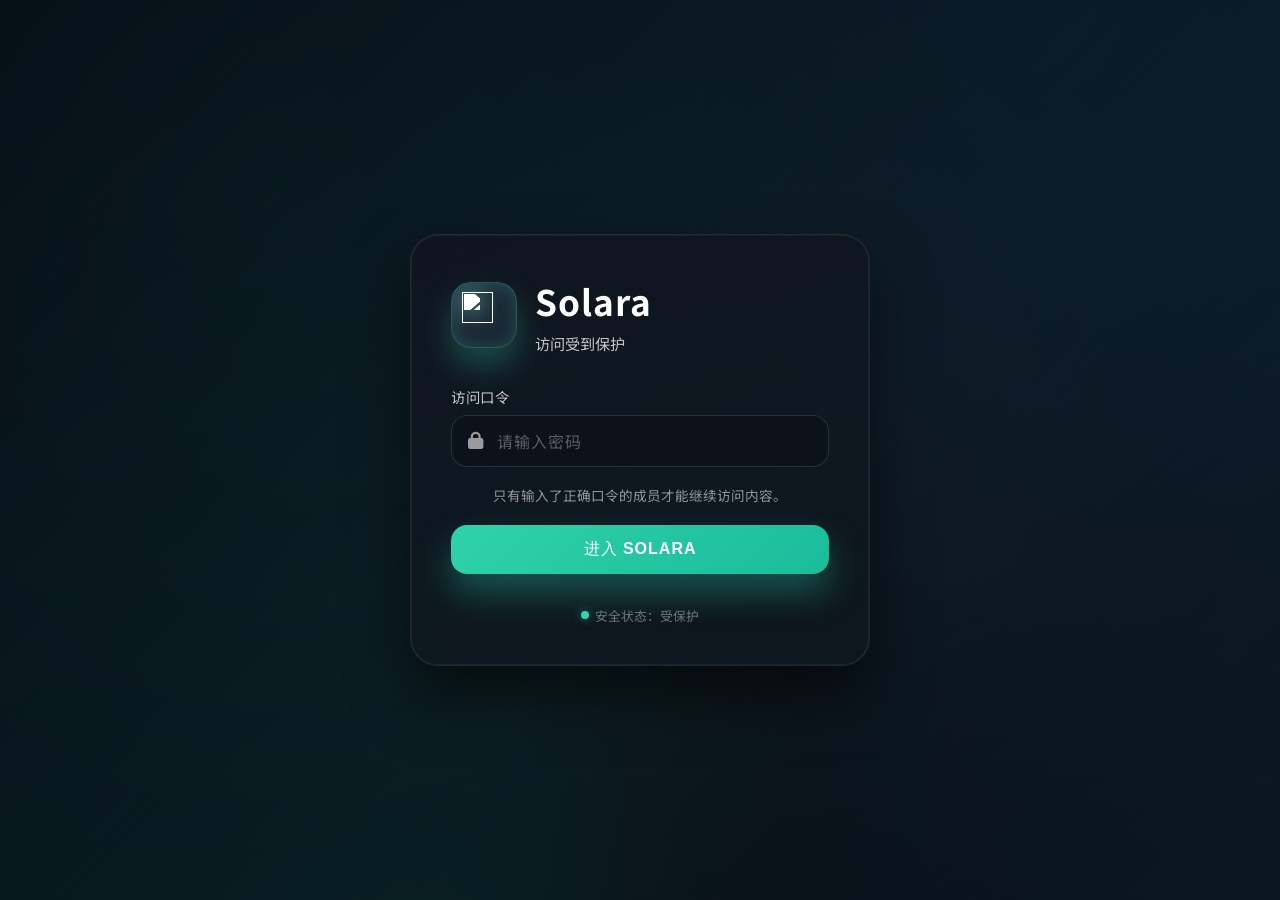
==== login.html @ 36419515 "feat(ui): improve accessibility, motion safety, and form ergonomics - Add global :focus-visible focu" ====
<!DOCTYPE html>
<html lang="zh-CN" class="login-page-root">
<head>
  <meta charset="UTF-8">
  <meta name="viewport" content="width=device-width, initial-scale=1.0, viewport-fit=cover">
  <title>登录 - Solara</title>
  <link rel="icon" type="image/svg+xml" href="/favicon.svg">
  <link rel="icon" type="image/png" sizes="32x32" href="/favicon.png">
  <link rel="apple-touch-icon" sizes="180x180" href="/favicon.png">
  <link rel="preconnect" href="https://fonts.googleapis.com">
  <link rel="preconnect" href="https://fonts.gstatic.com" crossorigin>
  <link href="https://fonts.googleapis.com/css2?family=Noto+Sans+SC:wght@300;400;500;700&display=swap" rel="stylesheet"
    media="print" onload="this.media='all'">
  <noscript>
    <link href="https://fonts.googleapis.com/css2?family=Noto+Sans+SC:wght@300;400;500;700&display=swap" rel="stylesheet">
  </noscript>
  <link rel="stylesheet" href="https://cdnjs.cloudflare.com/ajax/libs/font-awesome/6.5.2/css/all.min.css" media="print" onload="this.media='all'">
  <noscript>
    <link rel="stylesheet" href="https://cdnjs.cloudflare.com/ajax/libs/font-awesome/6.5.2/css/all.min.css">
  </noscript>
  <link rel="stylesheet" href="css/style.css">
  <script src="js/i18n.js"></script>
  <script>
    (function () {
      const ua = navigator.userAgent || "";
      const isMobileUA = /android|iphone|ipad|ipod|mobile|blackberry|phone|opera mini|windows phone/i.test(ua);
      const isSmallScreen = typeof window.matchMedia === "function" && window.matchMedia("(max-width: 820px)").matches;
      const isMobile = isMobileUA || isSmallScreen;
      window.__SOLARA_IS_MOBILE = isMobile;
      if (!isMobile) {
        document.documentElement.classList.add("desktop-view");
        const desktopLink = document.createElement("link");
        desktopLink.rel = "stylesheet";
        desktopLink.href = "css/desktop.css";
        desktopLink.id = "desktopStylesheet";
        document.head.appendChild(desktopLink);
        return;
      }
      document.documentElement.classList.add("mobile-view");
      const link = document.createElement("link");
      link.rel = "stylesheet";
      link.href = "css/mobile.css";
      link.id = "mobileStylesheet";
      document.head.appendChild(link);
      const setViewportUnit = () => {
        const viewportHeight = window.visualViewport ? window.visualViewport.height : window.innerHeight;
        if (typeof viewportHeight === "number" && !Number.isNaN(viewportHeight)) {
          document.documentElement.style.setProperty("--mobile-vh", `${viewportHeight}px`);
        }
      };
      const updateLoginLayout = () => {
        const body = document.body;
        const viewport = window.visualViewport;
        const rawWidth = viewport ? viewport.width : window.innerWidth;
        const hasNumericWidth = typeof rawWidth === "number" && !Number.isNaN(rawWidth);
        const fallbackWidth = window.innerWidth || document.documentElement.clientWidth || 0;
        const width = hasNumericWidth ? rawWidth : fallbackWidth;
        const orientationQuery = typeof window.matchMedia === "function" ? window.matchMedia("(orientation: portrait)") : null;
        const isPortrait = orientationQuery ? orientationQuery.matches : window.innerHeight >= window.innerWidth;
        const isNarrow = width <= 820;
        if (body) {
          body.classList.toggle("portrait-mobile", Boolean(isPortrait && isNarrow));
        }
        let scale = 1;
        if (width) {
          if (isPortrait && width < 430) {
            scale = Math.min(1, Math.max(0.8, width / 430));
          } else if (!isPortrait && width < 540) {
            scale = Math.min(1, Math.max(0.85, width / 540));
          }
        }
        document.documentElement.style.setProperty("--login-scale", scale.toFixed(4));
      };
      const handleLayoutChange = () => {
        setViewportUnit();
        updateLoginLayout();
      };
      const applyBodyClass = () => {
        if (document.body) {
          document.body.classList.add("mobile-view");
        }
        handleLayoutChange();
      };
      if (document.readyState === "loading") {
        document.addEventListener("DOMContentLoaded", applyBodyClass, { once: true });
      } else {
        applyBodyClass();
      }
      window.addEventListener("resize", handleLayoutChange);
      window.addEventListener("orientationchange", handleLayoutChange);
      if (window.visualViewport) {
        window.visualViewport.addEventListener("resize", handleLayoutChange);
        window.visualViewport.addEventListener("scroll", handleLayoutChange);
      }
      handleLayoutChange();
    })();
  </script>
  <style>
    :root {
      --login-scale: 1;
    }

    html.login-page-root {
      min-height: var(--mobile-vh, 100dvh);
      height: auto;
    }

    html.login-page-root,
    body.login-page {
      overflow-x: hidden;
    }

    html.login-page-root.mobile-view {
      height: auto;
      overflow-y: auto;
    }

    body.login-page {
      position: relative;
      margin: 0;
      padding: clamp(16px, 4vw, 40px);
      font-family: 'Noto Sans SC', 'Segoe UI', Arial, sans-serif;
      display: flex;
      justify-content: center !important;
      align-items: center !important;
      min-height: var(--mobile-vh, 100dvh);
      color: var(--text-color);
      background: radial-gradient(circle at 20% 20%, rgba(26, 188, 156, 0.35), transparent 55%),
                  radial-gradient(circle at 80% 0%, rgba(52, 152, 219, 0.28), transparent 50%),
                  #07090f;
      overflow-x: hidden;
      overflow-y: auto;
    }

    body.login-page.mobile-view {
      position: static;
      inset: auto;
      width: auto;
      height: auto;
      min-height: var(--mobile-vh, 100dvh);
      padding: calc(env(safe-area-inset-top, 0px) + clamp(18px, 6vw, 32px))
               clamp(18px, 6vw, 32px)
               calc(env(safe-area-inset-bottom, 0px) + clamp(24px, 7vw, 36px));
      display: flex;
      flex-direction: column;
      justify-content: center;
      align-items: center;
      overflow-y: auto;
    }

    body.login-page.mobile-view.portrait-mobile {
      padding: calc(env(safe-area-inset-top, 0px) + clamp(20px, 8vw, 32px))
               clamp(18px, 7vw, 28px)
               calc(env(safe-area-inset-bottom, 0px) + clamp(26px, 9vw, 38px));
    }

    body.login-page.mobile-view .background-stage {
      display: block;
    }

    .background-stage {
      position: fixed;
      inset: 0;
      width: 100%;
      max-width: 100vw;
      box-sizing: border-box;
      overflow: hidden;
      pointer-events: none;
      z-index: -2;
    }

    .background-stage__layer {
      position: absolute;
      inset: -40% -20%;
      filter: blur(110px);
      opacity: 0.8;
      transform: rotate(5deg);
      background: conic-gradient(from 180deg,
        rgba(26, 188, 156, 0.55),
        rgba(64, 224, 208, 0.35),
        rgba(52, 152, 219, 0.4),
        rgba(17, 17, 23, 0.8));
      animation: auroraShift 18s ease-in-out infinite alternate;
    }

    .background-stage__layer::after {
      content: "";
      position: absolute;
      inset: 20% 18% 15% 25%;
      border-radius: 50%;
      background: radial-gradient(circle, rgba(255, 255, 255, 0.18), transparent 60%);
      animation: pulse 12s ease-in-out infinite;
    }

    .background-stage__overlay {
      position: absolute;
      inset: 0;
      background: linear-gradient(135deg, rgba(5, 10, 18, 0.92) 0%, rgba(8, 17, 24, 0.65) 100%);
      z-index: 1;
    }

    @keyframes auroraShift {
      0% { transform: translateY(-5%) rotate(8deg) scale(1.1); }
      50% { transform: translateY(3%) rotate(2deg) scale(1.05); }
      100% { transform: translateY(-2%) rotate(-4deg) scale(1.12); }
    }

    @keyframes pulse {
      0%, 100% { opacity: 0.45; transform: scale(1); }
      50% { opacity: 0.8; transform: scale(1.1); }
    }

    .login-shell {
      position: relative;
      width: min(460px, 100%);
      z-index: 2;
      display: flex;
      align-items: center;
      justify-content: center;
      margin-inline: auto;
      min-height: calc(var(--mobile-vh, 100dvh) - env(safe-area-inset-top, 0px) - env(safe-area-inset-bottom, 0px));
    }

    html.desktop-view .login-shell {
      min-height: auto;
    }

    body.login-page.mobile-view .login-shell {
      width: 100%;
      max-width: 440px;
      padding: 0;
      min-height: auto;
      flex: 1 1 auto;
    }

    body.login-page.mobile-view.portrait-mobile .login-shell {
      min-height: auto;
    }

    .login-container {
      background: linear-gradient(160deg, rgba(17, 21, 32, 0.9) 0%, rgba(14, 24, 29, 0.78) 100%);
      border-radius: 28px;
      padding: clamp(28px, 5vw, 40px);
      border: 1px solid rgba(255, 255, 255, 0.08);
      box-shadow:
        0 30px 60px rgba(0, 0, 0, 0.55),
        inset 0 0 0 1px rgba(255, 255, 255, 0.05);
      display: flex;
      flex-direction: column;
      gap: clamp(20px, 4vw, 32px);
      backdrop-filter: blur(18px);
      -webkit-backdrop-filter: blur(18px);
      color: #f2f6f9;
      width: 100%;
      box-sizing: border-box;
      transform: scale(var(--login-scale));
      transform-origin: center;
      transition: transform 0.25s ease;
      will-change: transform;
      margin-inline: auto;
    }

    body.login-page.mobile-view.portrait-mobile .login-container {
      justify-content: center;
    }

    .login-header {
      display: flex;
      align-items: center;
      gap: 18px;
    }

    .logo-circle {
      width: 64px;
      height: 64px;
      border-radius: 20px;
      background: linear-gradient(145deg, rgba(34, 48, 63, 0.85), rgba(22, 36, 48, 0.95));
      border: 1px solid rgba(82, 233, 210, 0.25);
      display: flex;
      align-items: center;
      justify-content: center;
      box-shadow:
        0 18px 32px rgba(51, 211, 175, 0.28),
        inset 0 0 18px rgba(82, 233, 210, 0.22);
      overflow: hidden;
    }

    .logo-circle img {
      width: 70%;
      height: 70%;
      object-fit: contain;
      filter: brightness(0) invert(1) drop-shadow(0 0 10px rgba(146, 255, 236, 0.6));
    }

    .title-group {
      display: flex;
      flex-direction: column;
      gap: 6px;
    }

    .login-title {
      font-size: clamp(1.9rem, 3vw, 2.2rem);
      font-weight: 700;
      margin: 0;
      letter-spacing: 1px;
      color: #ffffff;
    }

    .login-desc {
      margin: 0;
      color: rgba(255, 255, 255, 0.75);
      font-size: 0.95rem;
    }

    .login-form {
      display: flex;
      flex-direction: column;
      gap: 18px;
    }

    .field {
      display: flex;
      flex-direction: column;
      gap: 8px;
    }

    .field-label {
      font-size: 0.9rem;
      letter-spacing: 0.5px;
      color: rgba(255, 255, 255, 0.76);
    }

    .input-wrapper {
      position: relative;
      display: flex;
      align-items: center;
      background: rgba(12, 18, 24, 0.75);
      border: 1px solid rgba(255, 255, 255, 0.12);
      border-radius: 16px;
      padding: 12px 16px;
      transition: border-color 0.3s ease, box-shadow 0.3s ease;
    }

    .input-wrapper:focus-within {
      border-color: rgba(51, 211, 175, 0.8);
      box-shadow: 0 0 0 3px rgba(51, 211, 175, 0.18);
    }

    .input-wrapper i {
      color: rgba(255, 255, 255, 0.58);
      font-size: 1.1rem;
      margin-right: 12px;
    }

    .login-form input {
      flex: 1;
      background: transparent;
      border: none;
      outline: none;
      color: #ffffff;
      font-size: 1rem;
      font-family: inherit;
      letter-spacing: 1px;
    }

    .login-form input::placeholder {
      color: rgba(255, 255, 255, 0.45);
    }

    .login-hint {
      margin: 0;
      font-size: 0.85rem;
      color: rgba(255, 255, 255, 0.55);
      line-height: 1.6;
      text-align: center;
    }

    .login-form button {
      padding: 14px 18px;
      border: none;
      border-radius: 16px;
      background: linear-gradient(135deg, #2fd2a8, #1abc9c);
      color: #ffffff;
      font-size: 1rem;
      font-weight: 600;
      letter-spacing: 1px;
      text-transform: uppercase;
      cursor: pointer;
      transition: transform var(--transition-base, 220ms ease), box-shadow var(--transition-base, 220ms ease), background 0.3s ease;
      box-shadow: 0 18px 35px rgba(42, 201, 165, 0.35);
      min-height: 48px;
    }

    .login-form button:hover {
      transform: translateY(-2px);
      box-shadow: 0 22px 40px rgba(42, 201, 165, 0.45);
    }

    .login-form button:active {
      transform: translateY(0) scale(0.98);
      box-shadow: 0 14px 28px rgba(42, 201, 165, 0.35);
    }

    .login-form button:focus-visible {
      outline: none;
      box-shadow: 0 0 0 4px rgba(51, 211, 175, 0.45), 0 18px 35px rgba(42, 201, 165, 0.35);
    }

    @media (prefers-reduced-motion: reduce) {
      .background-stage__layer,
      .background-stage__layer::after {
        animation: none;
      }
      .login-form button:hover {
        transform: none;
      }
    }

    .login-footer {
      display: flex;
      justify-content: center;
      align-items: center;
      font-size: 0.8rem;
      color: rgba(255, 255, 255, 0.4);
      text-align: center;
    }

    .login-footer .status-dot {
      display: inline-flex;
      width: 8px;
      height: 8px;
      border-radius: 50%;
      background: #33d3af;
      box-shadow: 0 0 10px rgba(51, 211, 175, 0.5);
    }

    .login-footer .status-message {
      display: inline-flex;
      align-items: center;
      gap: 6px;
    }

    @media (max-width: 768px) {
      body.login-page {
        padding: clamp(16px, 4vw, 24px);
      }

      .login-container {
        border-radius: 22px;
        padding: clamp(24px, 6vw, 32px);
        gap: 22px;
      }

      .login-header {
        gap: 14px;
      }

      .logo-circle {
        width: 56px;
        height: 56px;
      }

      .login-footer {
        flex-direction: column;
        align-items: center;
        gap: 8px;
      }
    }

    @media (max-width: 480px) {
      body.login-page {
        padding: clamp(16px, 7vw, 24px);
      }

      body.login-page.mobile-view {
        padding: calc(env(safe-area-inset-top, 0px) + clamp(16px, 7vw, 24px))
                 clamp(16px, 7vw, 24px)
                 calc(env(safe-area-inset-bottom, 0px) + clamp(22px, 8vw, 30px));
      }

      body.login-page .login-shell {
        width: 100%;
        max-width: 420px;
      }

      body.login-page .login-container {
        padding: clamp(24px, 7vw, 32px);
      }

      .login-footer {
        flex-direction: column;
        align-items: center;
        gap: 10px;
      }
    }
  </style>
</head>
<body class="login-page">
  <div class="background-stage">
    <div class="background-stage__layer"></div>
    <div class="background-stage__overlay"></div>
  </div>
  <main class="login-shell">
    <section class="login-container">
      <header class="login-header">
        <div class="logo-circle" aria-hidden="true">
          <img src="/favicon.svg" alt="">
        </div>
        <div class="title-group">
          <h1 class="login-title">Solara</h1>
          <p class="login-desc">访问受到保护</p>
        </div>
      </header>
      <form class="login-form" id="login-form">
        <div class="field">
          <label for="password" class="field-label">访问口令</label>
          <div class="input-wrapper">
            <i class="fa-solid fa-lock" aria-hidden="true"></i>
            <input type="password" id="password" placeholder="请输入密码"
              autocomplete="current-password" autocapitalize="off" autocorrect="off"
              spellcheck="false" inputmode="text" required
              aria-describedby="login-hint"
              oninput="this.value = this.value.replace(/[^\x00-\x7F]/g, '')">
          </div>
        </div>
        <p class="login-hint" id="login-hint">只有输入了正确口令的成员才能继续访问内容。</p>
        <button type="submit">进入 Solara</button>
      </form>
      <footer class="login-footer" aria-live="polite">
        <span class="status-message"><span class="status-dot" aria-hidden="true"></span>安全状态：受保护</span>
      </footer>
    </section>
  </main>
  <div id="notification" class="notification" role="status" aria-live="polite"></div>
  <script>
    (function () {
      const storedExpiry = localStorage.getItem("authExpiry");
      if (storedExpiry) {
        localStorage.removeItem("authExpiry");
      }
    })();
    const notification = document.getElementById("notification");
    let notificationTimer;
    const showNotification = (message, type = "success") => {
      if (!notification) {
        if (typeof window.alert === "function") {
          window.alert(message);
        }
        return;
      }
      notification.textContent = message;
      notification.className = `notification ${type}`;
      notification.classList.add("show");
      if (notificationTimer) {
        clearTimeout(notificationTimer);
      }
      notificationTimer = window.setTimeout(() => {
        notification.classList.remove("show");
      }, 3000);
    };
    document.getElementById("login-form")?.addEventListener("submit", async (event) => {
      event.preventDefault();
      const pwdInput = document.getElementById("password");
      const password = pwdInput instanceof HTMLInputElement ? pwdInput.value : "";
      try {
        const response = await fetch("/api/login", {
          method: "POST",
          headers: { "Content-Type": "application/json" },
          credentials: "include",
          body: JSON.stringify({ password }),
        });
        if (response.ok) {
          window.location.href = "/";
          return;
        }
        showNotification("密码错误，请重试", "error");
      } catch (error) {
        console.error(error);
        showNotification("登录出错，请稍后再试", "error");
      }
    });
  </script>
</body>
</html>
---- css/style.css ----
:root {
    --font-main: 'Noto Sans SC', 'Segoe UI', Arial, sans-serif;
    --bg-gradient: linear-gradient(140deg, #e0f5e9 0%, #c6f0e0 35%, #a3e4d7 100%);
    --bg-gradient-next: var(--bg-gradient);
    --container-bg: rgba(255, 255, 255, 0.6);
    --container-shadow: rgba(0, 0, 0, 0.1);
    --backdrop-blur: 12px;
    --text-color: #2c3e50;
    --text-secondary-color: #7f8c8d;
    --primary-color: #1abc9c;
    --primary-color-dark: #12836d;
    --warning-color: #e74c3c;
    --success-color: #2ecc71;
    --success-color-hover: #27ae60;
    --item-hover-bg: rgba(26, 188, 156, 0.1);
    --item-current-bg: rgba(26, 188, 156, 0.2);
    --item-current-text: var(--primary-color);
    --border-color: rgba(0, 0, 0, 0.1);
    --lyrics-highlight-bg: rgba(46, 204, 113, 0.12);
    --lyrics-highlight-text: #1e9f78;
    --lyrics-highlight-shadow: rgba(46, 204, 113, 0.18);
    --component-bg: rgba(255, 255, 255, 0.5);
    --scrollbar-thumb-bg: rgba(0, 0, 0, 0.2);
    --scrollbar-track-bg: transparent;
    --focus-ring: 0 0 0 3px rgba(26, 188, 156, 0.35);
    --focus-ring-danger: 0 0 0 3px rgba(231, 76, 60, 0.35);
    --transition-fast: 150ms ease;
    --transition-base: 220ms ease;
    --transition-slow: 320ms ease;
    --skeleton-bg: rgba(0, 0, 0, 0.06);
    --skeleton-shimmer: rgba(255, 255, 255, 0.5);
}

.dark-mode {
    --bg-gradient: linear-gradient(135deg, #0b1d1b 0%, #0f2f2c 45%, #123c36 100%);
    --container-bg: rgba(30, 30, 30, 0.6);
    --container-shadow: rgba(0, 0, 0, 0.3);
    --text-color: #ecf0f1;
    --text-secondary-color: #95a5a6;
    --primary-color: #1abc9c;
    --primary-color-dark: #17a589;
    --item-hover-bg: rgba(26, 188, 156, 0.1);
    --item-current-bg: rgba(26, 188, 156, 0.2);
    --border-color: rgba(255, 255, 255, 0.15);
    --lyrics-highlight-bg: rgba(26, 188, 156, 0.12);
    --lyrics-highlight-text: #34d1b6;
    --component-bg: rgba(44, 44, 44, 0.5);
    --scrollbar-thumb-bg: rgba(255, 255, 255, 0.2);
    --success-color-hover: #1f8a4f;
    --skeleton-bg: rgba(255, 255, 255, 0.08);
    --skeleton-shimmer: rgba(255, 255, 255, 0.18);
}

.dark-mode .source-menu {
    background: rgba(44, 44, 44, 0.95);
    border-color: var(--primary-color);
}

.dark-mode .source-option {
    color: #ecf0f1;
}

.dark-mode .source-option:hover,
.dark-mode .source-option.active {
    color: #ffffff;
}

::-webkit-scrollbar { width: 6px; }
::-webkit-scrollbar-track { background: var(--scrollbar-track-bg); }
::-webkit-scrollbar-thumb { background: var(--scrollbar-thumb-bg); border-radius: 3px; }
::-webkit-scrollbar-thumb:hover { background: var(--primary-color); }

::selection {
    background: rgba(26, 188, 156, 0.32);
    color: inherit;
}

::placeholder {
    color: var(--text-secondary-color);
    opacity: 0.7;
}

:root {
    color-scheme: light dark;
    text-rendering: optimizeLegibility;
    -webkit-tap-highlight-color: transparent;
}

:focus-visible {
    outline: none;
    box-shadow: var(--focus-ring);
    border-radius: inherit;
}

button:focus-visible,
a:focus-visible,
input:focus-visible,
select:focus-visible,
[role="button"]:focus-visible,
[tabindex]:focus-visible {
    box-shadow: var(--focus-ring);
}

button:not(:disabled) {
    cursor: pointer;
}

@media (prefers-reduced-motion: reduce) {
    *,
    *::before,
    *::after {
        animation-duration: 0.01ms !important;
        animation-iteration-count: 1 !important;
        transition-duration: 0.01ms !important;
        scroll-behavior: auto !important;
    }
}

.sr-only {
    position: absolute;
    width: 1px;
    height: 1px;
    padding: 0;
    margin: -1px;
    overflow: hidden;
    clip: rect(0, 0, 0, 0);
    white-space: nowrap;
    border: 0;
}

@keyframes skeleton-shimmer {
    0% { background-position: -200% 0; }
    100% { background-position: 200% 0; }
}

.skeleton {
    background: linear-gradient(
        90deg,
        var(--skeleton-bg) 25%,
        var(--skeleton-shimmer) 50%,
        var(--skeleton-bg) 75%
    );
    background-size: 200% 100%;
    animation: skeleton-shimmer 1.4s ease-in-out infinite;
    border-radius: 8px;
}

@media (prefers-reduced-motion: reduce) {
    .skeleton {
        animation: none;
        background: var(--skeleton-bg);
    }
}

body {
    font-family: var(--font-main);
    display: flex;
    justify-content: center;
    align-items: center;
    min-height: 100dvh;
    margin: 0;
    padding: 20px;
    box-sizing: border-box;
    color: var(--text-color);
    transition: color 0.5s;
    background-color: #0f0f0f;
    font-synthesis: none;
}

img, video, audio {
    max-width: 100%;
    height: auto;
}

audio:not([controls]) {
    display: none;
}

.background-stage {
    position: fixed;
    inset: 0;
    width: 100%;
    max-width: 100vw;
    box-sizing: border-box;
    pointer-events: none;
    z-index: -2;
    overflow: hidden;
}

.background-stage__layer {
    position: absolute;
    inset: 0;
    background-attachment: fixed;
    background-size: cover;
    background-position: center;
    filter: saturate(105%);
}

.background-stage__layer--base {
    background-image: var(--bg-gradient);
}

.background-stage__layer--transition {
    background-image: var(--bg-gradient-next);
    opacity: 0;
    transition: opacity 0.85s ease;
}

body.background-transitioning .background-stage__layer--transition {
    opacity: 1;
}

/* 16:9 容器布局 */
.container {
    width: min(1200px, 100%);
    margin: 0 auto;
    background: var(--container-bg);
    border-radius: 24px;
    padding: 30px;
    box-shadow: 0 20px 60px rgba(0,0,0,0.1);
    border: 1px solid var(--border-color);
    aspect-ratio: 16/9;
    height: 80vh;
    max-height: 700px;
    display: grid;
    grid-template-areas:
        "header header header"
        "search search search"
        "cover playlist lyrics"
        "controls controls controls";
    grid-template-rows: auto auto 1fr 80px;
    grid-template-columns: 300px 1fr 1fr;
    gap: 20px;
    transition: background 0.5s, box-shadow 0.5s;
    overflow: visible;
    position: relative;
}

/* 搜索模式下的容器布局 */
.container.search-mode {
    grid-template-areas: 
        "header header header"
        "search search search"
        "search search search"
        "controls controls controls";
}

.header { 
    grid-area: header;
    text-align: center; 
    position: relative; 
}
.header h1 { 
    margin: 0; 
    font-size: 2.2em; 
    font-weight: 700; 
    color: var(--primary-color); 
    letter-spacing: 1px; 
}
.header .warning { 
    color: var(--text-secondary-color); 
    font-size: 0.9em; 
    margin-top: 10px; 
    font-style: italic; 
}

/* 搜索区域样式 - 增强动效 */
.search-area {
    grid-area: search;
    background: var(--component-bg);
    border-radius: 16px;
    padding: 20px;
    border: 1px solid var(--border-color);
    position: relative;
    transition: all 0.5s cubic-bezier(0.4, 0, 0.2, 1);
    z-index: 10;
    overflow: visible;
    display: flex;
    flex-direction: column;
}

.search-area *,
.search-area *::before,
.search-area *::after {
    box-sizing: border-box;
}

/* 搜索模式下的搜索区域 */
.container.search-mode .search-area {
    background: var(--component-bg);
    backdrop-filter: blur(20px);
    -webkit-backdrop-filter: blur(20px);
    box-shadow: 0 10px 40px rgba(0,0,0,0.2);
    border: 2px solid var(--primary-color);
}

.search-container {
    display: flex;
    gap: 10px;
    align-items: center;
    margin-bottom: 15px;
    flex-shrink: 0;
}

.search-input {
    flex: 1;
    padding: 12px 16px;
    border: 2px solid var(--border-color);
    border-radius: 12px;
    background: var(--component-bg);
    color: var(--text-color);
    font-size: 16px;
    font-family: inherit;
    outline: none;
    transition: all 0.3s ease;
}

.search-input:focus {
    border-color: var(--primary-color);
    box-shadow: 0 0 0 3px rgba(26, 188, 156, 0.12);
}

.source-select-wrapper {
    position: relative;
    flex-shrink: 0;
}

.source-select-btn {
    display: flex;
    align-items: center;
    justify-content: space-between;
    gap: 8px;
    padding: 12px 18px;
    border: 1px solid var(--border-color);
    border-radius: 12px;
    background: var(--component-bg);
    color: var(--text-color);
    font-size: 16px;
    font-family: inherit;
    font-weight: 500;
    cursor: pointer;
    transition: all 0.25s ease;
    min-width: 150px;
    position: relative;
    box-shadow: none;
}

.source-select-btn:hover,
.source-select-btn.active {
    border-color: var(--primary-color);
    color: var(--primary-color);
    box-shadow: 0 10px 24px rgba(26, 188, 156, 0.2);
    background: var(--component-bg);
}

.source-select-btn:focus-visible {
    outline: none;
    box-shadow: 0 0 0 3px rgba(26, 188, 156, 0.18);
}

.source-select-btn .caret-icon {
    font-size: 0.8em;
    transition: transform 0.25s ease;
}

.source-select-btn.active .caret-icon {
    transform: rotate(-180deg);
}

.source-menu {
    position: absolute;
    top: calc(100% + 10px);
    left: 0;
    right: auto;
    bottom: auto;
    background: rgba(255, 255, 255, 0.95);
    border-radius: 12px;
    box-shadow: 0 12px 30px rgba(0,0,0,0.18);
    border: 1px solid var(--border-color);
    box-sizing: border-box;
    min-width: 100%;
    max-height: 320px;
    overflow-y: auto;
    overflow-x: hidden;
    opacity: 0;
    visibility: hidden;
    transform: translateY(-10px);
    transition: opacity 0.18s ease, transform 0.18s ease;
    backdrop-filter: blur(12px);
    -webkit-backdrop-filter: blur(12px);
    z-index: 100000;
    pointer-events: none;
}

.source-menu.show {
    opacity: 1;
    visibility: visible;
    transform: translateY(0);
    pointer-events: auto;
}

.source-menu.open-upwards {
    top: auto;
    bottom: calc(100% + 10px);
    transform-origin: bottom center;
}

.source-menu.open-downwards {
    top: calc(100% + 10px);
    bottom: auto;
    transform-origin: top center;
}

.source-option {
    display: flex;
    align-items: center;
    justify-content: space-between;
    gap: 12px;
    padding: 12px 16px;
    font-size: 0.95em;
    color: var(--text-color);
    cursor: pointer;
    transition: all 0.2s ease;
    background: transparent;
}

.source-option:hover,
.source-option.active {
    background: var(--primary-color);
    color: #ffffff;
}

.source-option i {
    font-size: 0.85em;
    opacity: 0.6;
}

.source-option.active i {
    opacity: 1;
}

.search-btn {
    background: var(--primary-color);
    color: white;
    border: none;
    border-radius: 12px;
    padding: 12px 20px;
    cursor: pointer;
    font-size: 16px;
    transition: all 0.2s ease;
    display: flex;
    align-items: center;
    gap: 8px;
}

.search-btn:hover {
    background: var(--primary-color-dark);
    transform: translateY(-1px);
}

.search-btn:disabled {
    background: var(--text-secondary-color);
    cursor: not-allowed;
    transform: none;
}

/* 搜索结果区域 - 增强动效 */
.search-results {
    max-height: 0;
    overflow: hidden;
    border-top: 1px solid var(--border-color);
    margin-top: 15px;
    margin-left: -20px;
    margin-right: -20px;
    margin-bottom: -20px;
    padding-top: 0;
    padding-left: 20px;
    padding-right: 20px;
    position: relative;
    z-index: 1;
    transition: all 0.5s cubic-bezier(0.4, 0, 0.2, 1);
    opacity: 0;
    border-radius: 0 0 14px 14px;
    flex: 1;
    min-height: 0;
    display: flex;
    flex-direction: column;
    gap: 12px;
}

.search-results-toolbar {
    display: flex !important;
    justify-content: flex-end;
    align-items: center;
    gap: 8px;
    padding-top: 12px;
    padding-bottom: 12px;
    position: sticky;
    top: 0;
    z-index: 2;
    background: none;
}

.import-dropdown {
    position: relative;
    display: inline-flex;
    align-items: stretch;
    z-index: 20000;
}

.import-selected-btn {
    display: inline-flex;
    flex-direction: row;
    align-items: center;
    gap: 6px;
    writing-mode: horizontal-tb;
    white-space: nowrap;
}

.import-dropdown-caret {
    font-size: 12px;
}

.import-dropdown-menu {
    position: absolute;
    top: calc(100% + 4px);
    right: 0;
    background: rgba(255, 255, 255, 0.98);
    border: 1px solid var(--border-color);
    border-radius: 8px;
    box-shadow: 0 8px 24px rgba(0, 0, 0, 0.18);
    padding: 6px 0;
    min-width: 160px;
    z-index: 20000;
    pointer-events: auto;
}

.dark-mode .import-dropdown-menu {
    background: rgba(28, 28, 28, 0.98);
    border-color: rgba(255, 255, 255, 0.12);
    box-shadow: 0 10px 28px rgba(0, 0, 0, 0.45);
}

.import-dropdown-menu[hidden] {
    display: none;
}

.import-dropdown-item {
    width: 100%;
    padding: 8px 14px;
    background: transparent;
    border: none;
    text-align: left;
    font-size: 14px;
    color: var(--text-primary-color);
    cursor: pointer;
    transition: background-color 0.2s ease;
}

.import-dropdown-item:hover {
    background: var(--item-hover-bg);
}

.search-results-list {
    display: flex;
    flex-direction: column;
    flex: 1;
    min-height: 0;
}

/* 搜索模式下的搜索结果 */
.container.search-mode .search-results {
    max-height: none;
    height: 100%;
    padding-top: 15px;
    padding-bottom: 20px;
    opacity: 1;
    overflow-y: auto;
    overflow-x: hidden;
}

.search-result-item {
    display: flex;
    justify-content: space-between;
    align-items: center;
    padding: 12px 16px;
    border-radius: 12px;
    cursor: pointer;
    transition: background-color var(--transition-base),
                border-color var(--transition-base),
                transform var(--transition-fast),
                box-shadow var(--transition-base);
    margin-bottom: 8px;
    background: rgba(255, 255, 255, 0.3);
    backdrop-filter: blur(10px);
    -webkit-backdrop-filter: blur(10px);
    border: 1px solid rgba(255, 255, 255, 0.2);
    transform: translateY(20px);
    opacity: 0;
    animation: slideInUp 0.4s ease forwards;
    gap: 14px;
    min-height: 56px;
}

.search-result-item:active:not(.selected) {
    transform: translateY(0) scale(0.98);
    background: var(--item-current-bg);
    transition-duration: var(--transition-fast);
}

.search-result-item:nth-child(1) { animation-delay: 0.1s; }
.search-result-item:nth-child(2) { animation-delay: 0.15s; }
.search-result-item:nth-child(3) { animation-delay: 0.2s; }
.search-result-item:nth-child(4) { animation-delay: 0.25s; }
.search-result-item:nth-child(5) { animation-delay: 0.3s; }

@keyframes slideInUp {
    to {
        transform: translateY(0);
        opacity: 1;
    }
}

.search-result-item:hover:not(.selected) {
    background: var(--item-hover-bg);
    transform: translateY(-2px);
    box-shadow: 0 8px 25px rgba(0,0,0,0.15);
}

.search-result-item.selected {
    background: var(--item-current-bg);
    border-color: var(--primary-color);
    box-shadow: 0 12px 28px rgba(26, 188, 156, 0.25);
    transform: translateY(0);
}

.search-result-item.selected .search-result-title {
    color: var(--primary-color);
}

.search-result-item.selected .search-result-select {
    border-color: var(--primary-color);
    background: var(--primary-color);
    color: #ffffff;
    box-shadow: 0 6px 16px rgba(26, 188, 156, 0.35);
}

.search-result-item.selected .search-result-select i {
    opacity: 1;
    transform: scale(1);
}

.search-result-select {
    width: 26px;
    height: 26px;
    border-radius: 50%;
    border: 1px solid rgba(255, 255, 255, 0.4);
    background: rgba(255, 255, 255, 0.65);
    color: transparent;
    display: inline-flex;
    align-items: center;
    justify-content: center;
    flex-shrink: 0;
    transition: all 0.2s ease;
    cursor: pointer;
    box-shadow: 0 4px 12px rgba(0, 0, 0, 0.08);
}

.search-result-select i {
    opacity: 0;
    transform: scale(0.6);
    transition: all 0.2s ease;
    pointer-events: none;
}

.search-result-select:focus-visible {
    outline: none;
    box-shadow: 0 0 0 3px rgba(26, 188, 156, 0.35);
}

.search-result-item .search-result-select:hover {
    border-color: var(--primary-color);
}

.search-result-info {
    flex: 1;
    min-width: 0;
}

.search-result-title {
    font-weight: 600;
    color: var(--text-color);
    white-space: nowrap;
    overflow: hidden;
    text-overflow: ellipsis;
    font-size: 15px;
    margin-bottom: 4px;
}

.search-result-artist {
    font-size: 13px;
    color: var(--text-secondary-color);
    white-space: nowrap;
    overflow: hidden;
    text-overflow: ellipsis;
}

.search-result-actions {
    display: flex;
    gap: 8px;
    margin-left: 15px;
}

.search-result-actions .action-btn {
    width: 32px;
    height: 32px;
    padding: 0;
    border-radius: 8px;
    justify-content: center;
    font-size: 14px;
    gap: 0;
    border: 1px solid rgba(255, 255, 255, 0.6);
}

.search-result-actions .action-btn i {
    margin: 0;
}

.search-result-actions .action-btn.favorite {
    background: #ff4d67;
    color: #ffffff;
    border-color: rgba(255, 77, 103, 0.65);
    box-shadow: 0 6px 16px rgba(255, 77, 103, 0.3);
}

.search-result-actions .action-btn.favorite.is-active {
    filter: brightness(1.05);
}

.search-result-actions .action-btn.favorite:hover {
    color: #ffffff;
    filter: brightness(1.05);
}

.search-result-actions .action-btn.play {
    border-color: rgba(26, 188, 156, 0.45);
}

.search-result-actions .action-btn.download {
    border-color: rgba(46, 204, 113, 0.55);
    box-shadow: 0 6px 16px rgba(46, 204, 113, 0.28);
}


.import-selected-btn {
    display: inline-flex;
    flex-direction: row;
    align-items: center;
    gap: 6px;
    writing-mode: horizontal-tb;
    white-space: nowrap;
    border: none;
    border-radius: 999px;
    padding: 8px 16px;
    background: var(--primary-color);
    color: #ffffff;
    font-size: 14px;
    font-weight: 600;
    cursor: pointer;
    transition: transform 0.2s ease, box-shadow 0.2s ease, filter 0.2s ease;
    box-shadow: 0 10px 24px rgba(26, 188, 156, 0.25);
}

.import-selected-btn:disabled {
    cursor: not-allowed;
    background: rgba(127, 140, 141, 0.5);
    box-shadow: none;
    filter: none;
}

.import-selected-btn:not(:disabled):hover,
.import-selected-btn:not(:disabled):focus-visible {
    transform: translateY(-1px);
    box-shadow: 0 14px 30px rgba(26, 188, 156, 0.32);
    filter: brightness(1.05);
}

.import-selected-btn:focus-visible {
    outline: none;
}

.import-selected-count {
    font-weight: 500;
}

.action-btn {
    background: var(--primary-color);
    color: white;
    border: none;
    border-radius: 8px;
    padding: 6px 12px;
    cursor: pointer;
    font-size: 12px;
    transition: all 0.2s ease;
    display: flex;
    align-items: center;
    gap: 6px;
    position: relative;
    z-index: 10000;
    font-weight: 500;
}

.action-btn:hover {
    background: var(--primary-color-dark);
    transform: translateY(-1px);
    box-shadow: 0 4px 12px rgba(26, 188, 156, 0.3);
}

.action-btn.download {
    background: var(--success-color);
    padding: 4px 8px;
    font-size: 10px;
}

.action-btn.download:hover {
    background: #27ae60;
    box-shadow: 0 4px 12px rgba(46, 204, 113, 0.3);
}

.search-result-actions .action-btn.download {
    padding: 0;
    font-size: 14px;
}

/* 主要内容区域 - 播放模式显示，搜索模式隐藏 */
.main-content {
    display: contents;
    transition: all 0.5s cubic-bezier(0.4, 0, 0.2, 1);
}

.container.search-mode .main-content {
    display: none;
}

/* 音乐封面区域 */
.cover-area {
    grid-area: cover;
    background: var(--component-bg);
    border-radius: 16px;
    padding: 20px;
    border: 1px solid var(--border-color);
    display: flex;
    flex-direction: column;
    align-items: center;
    justify-content: center;
    gap: 16px;
    text-align: center;
    box-sizing: border-box;
    height: 100%;
    overflow: hidden;
    transition: all 0.5s cubic-bezier(0.4, 0, 0.2, 1);
}

.album-cover {
    width: 200px;
    height: auto;
    min-height: 200px;
    flex-grow: 0;
    flex-shrink: 0;
    border-radius: 12px;
    background: linear-gradient(45deg, var(--primary-color), var(--success-color));
    display: flex;
    align-items: center;
    justify-content: center;
    margin-bottom: 15px;
    box-shadow: 0 8px 20px rgba(0,0,0,0.15);
    transition: all 0.3s ease;
    overflow: hidden;
}

.album-cover img {
    width: 100%;
    height: 100%;
    object-fit: cover;
    border-radius: 12px;
}

.album-cover.loading {
    animation: pulse 2s infinite;
}

@keyframes pulse {
    0%, 100% { opacity: 1; }
    50% { opacity: 0.7; }
}

.album-cover .placeholder {
    font-size: 48px;
    color: white;
    opacity: 0.8;
}

.current-song-info {
    width: 100%;
}

.current-song-title-row {
    display: inline-flex;
    align-items: center;
    justify-content: center;
    gap: 6px;
    width: 100%;
    margin-bottom: 5px;
}

.current-song-title-row .current-song-title {
    flex: 0 1 auto;
    max-width: calc(100% - 40px);
    min-width: 0;
    text-align: center;
    overflow: hidden;
    text-overflow: ellipsis;
    white-space: nowrap;
}

.current-song-title-row .current-favorite-btn {
    position: static;
    transform: none;
    display: inline-flex;
    align-items: center;
    justify-content: center;
    background: none;
}

.current-song-title {
    font-size: 16px;
    font-weight: 600;
    color: var(--text-color);
    white-space: nowrap;
    overflow: hidden;
    text-overflow: ellipsis;
}

.current-song-artist {
    font-size: 14px;
    color: var(--text-secondary-color);
    white-space: nowrap;
    overflow: hidden;
    text-overflow: ellipsis;
}

/* 播放列表和歌词区域 */
.playlist, .lyrics {
    background: var(--component-bg);
    border-radius: 16px;
    padding: 20px;
    border: 1px solid var(--border-color);
    height: 100%;
    min-width: 0;
    max-width: 100%;
    max-height: 100%;
    box-sizing: border-box;
    transition: all 0.5s cubic-bezier(0.4, 0, 0.2, 1);
    position: relative;
    display: flex;
    flex-direction: column;
    overflow: hidden;
}

.playlist {
    grid-area: playlist;
    background: var(--component-bg);
    border-radius: 16px;
    padding: 72px 20px 24px;
    border: 1px solid var(--border-color);
    display: flex;
    flex-direction: column;
    align-items: center;
    justify-content: center;
    position: relative;
    height: 100%;
    box-sizing: border-box;
}

html.desktop-view .playlist {
    padding-top: 72px;
}

.playlist[hidden],
.playlist.favorites[hidden] {
    display: none !important;
}


.playlist-header {
    position: absolute;
    top: 16px;
    left: 20px;
    right: 12px;
    display: flex;
    align-items: center;
    justify-content: space-between;
    gap: 16px;
    pointer-events: none;
    z-index: 5;
}

.playlist-header > * {
    pointer-events: auto;
}

.playlist-header .playlist-tabs {
    display: flex;
    align-items: center;
    gap: 8px;
    flex: 1;
    min-width: 0;
}

.playlist-actions-tray {
    pointer-events: auto;
    display: flex;
    align-items: center;
    justify-content: flex-end;
    gap: 8px;
    padding: 0;
    background: transparent;
    border: none;
    box-shadow: none;
}

body.dark-mode .playlist-actions-tray {
    background: transparent;
    border: none;
    box-shadow: none;
}

.playlist-action-btn {
    width: 40px;
    height: 40px;
    display: inline-flex;
    align-items: center;
    justify-content: center;
    border-radius: 50%;
    border: 1px solid rgba(15, 23, 42, 0.08);
    background: rgba(255, 255, 255, 0.75);
    color: var(--text-secondary-color);
    font-size: 15px;
    cursor: pointer;
    transition: transform 0.2s ease, box-shadow 0.2s ease, filter 0.2s ease, border-color 0.2s ease;
    box-shadow: 0 8px 18px rgba(15, 23, 42, 0.12);
}

body.dark-mode .playlist-action-btn {
    background: rgba(24, 30, 40, 0.85);
    border: 1px solid rgba(255, 255, 255, 0.08);
    box-shadow: 0 12px 26px rgba(0, 0, 0, 0.35);
    color: var(--text-secondary-color);
}

.playlist-action-btn i {
    pointer-events: none;
}

.playlist-action-btn:hover:not(:disabled),
.playlist-action-btn:focus-visible:not(:disabled) {
    transform: translateY(-2px);
    box-shadow: 0 14px 30px rgba(26, 188, 156, 0.25);
    filter: brightness(1.06);
    border-color: rgba(26, 188, 156, 0.4);
    color: var(--primary-color);
}

.playlist-action-btn:focus-visible {
    outline: none;
}

.playlist-action-btn--export:hover:not(:disabled),
.playlist-action-btn--export:focus-visible:not(:disabled) {
    color: var(--primary-color-dark);
}

.playlist-action-btn--clear {
    color: rgba(231, 76, 60, 0.85);
    border-color: rgba(231, 76, 60, 0.28);
}

.playlist-action-btn--clear:hover:not(:disabled),
.playlist-action-btn--clear:focus-visible:not(:disabled) {
    filter: brightness(1.05);
    box-shadow: 0 16px 32px rgba(231, 76, 60, 0.28);
    color: var(--warning-color);
}

.playlist-action-btn:disabled {
    opacity: 0.5;
    cursor: not-allowed;
    transform: none;
    box-shadow: none;
    filter: none;
}

.playlist-action-btn:disabled:hover {
    background: transparent;
}

.playlist-import-input {
    display: none;
}

html.mobile-view .playlist-header {
    position: static;
    top: auto;
    left: auto;
    right: auto;
    display: flex;
    flex-direction: column;
    align-items: stretch;
    gap: 12px;
    margin-bottom: 12px;
    pointer-events: auto;
}

html.mobile-view #playlist.playlist .playlist-header {
    display: none;
}
html.mobile-view #favorites.playlist .playlist-header {
    display: none;
}

html.mobile-view .playlist-header .playlist-tabs {
    display: none;
}

html.mobile-view .playlist-header .playlist-actions-tray {
    justify-content: flex-end;
    flex-wrap: wrap;
    gap: 10px;
}

html.mobile-view .playlist-header .playlist-action-btn {
    width: 36px;
    height: 36px;
}

/* 当播放列表有内容时，调整布局 */
.playlist:not(.empty) {
    align-items: stretch;
    justify-content: flex-start;
}

/* 播放列表空状态的提示文本 */
.playlist.empty .playlist-scroll::before {
    content: "点击\"探索雷达\"加载在线音乐";
    color: var(--text-secondary-color);
    font-style: italic;
    opacity: 0.7;
    font-size: 0.9em;
}

html[lang="en"] .playlist.empty .playlist-scroll::before {
    content: 'Click "Explore Radar" to load online music';
}

.playlist.favorites.empty::before {
    content: "";
}

.playlist-scroll {
    flex: 1;
    width: 100%;
    overflow-y: auto;
    padding-right: 8px;
    margin-right: -8px;
    overscroll-behavior: contain;
}

.playlist.empty .playlist-scroll {
    display: none;
}

.playlist-tabs {
    display: flex;
    gap: 8px;
}

.playlist-tab {
    display: inline-flex;
    align-items: center;
    justify-content: center;
    padding: 8px 16px;
    border-radius: 12px;
    border: 1px solid var(--border-color);
    background: transparent;
    color: var(--text-secondary-color);
    font-size: 14px;
    font-weight: 500;
    cursor: pointer;
    transition: background-color 0.2s ease, color 0.2s ease, border-color 0.2s ease;
    flex: 0 0 auto;
    min-width: 0;
}

.playlist-tab:focus-visible {
    outline: 2px solid var(--primary-color);
    outline-offset: 2px;
}

.playlist-tab:hover:not(.active) {
    border-color: var(--primary-color);
    color: var(--primary-color);
}

.playlist-tab.active {
    background: var(--primary-color);
    color: #fff;
    border-color: var(--primary-color);
}

.mobile-panel-header .playlist-tabs {
    display: flex;
    gap: 4px;
    justify-self: flex-start;
    flex: 0 0 auto;
}

.mobile-panel-header .playlist-tab {
    flex: 0 0 auto;
    height: 36px;
    padding: 0 12px;
    border-radius: 999px;
    border: 1px solid var(--border-color);
    background: transparent;
    color: var(--text-secondary-color);
    font-size: 12px;
    font-weight: 500;
    cursor: pointer;
    transition: background-color 0.2s ease, color 0.2s ease, border-color 0.2s ease;
}

.mobile-panel-header .playlist-tab.active {
    background: var(--primary-color);
    color: #fff;
    border-color: var(--primary-color);
}

.mobile-panel-header .playlist-tab:hover:not(.active) {
    border-color: var(--primary-color);
    color: var(--primary-color);
}

/* 使收藏列表与播放列表共享相同的定位和内边距 */
.playlist.favorites {
    margin-top: 0;
    padding-top: 72px;
}

/* 切换时隐藏非激活列表的标题和操作按钮 */
.playlist:not(.active) .playlist-header {
    display: none;
}

.favorites[hidden] {
    display: none !important;
}

.playlist-items {
    width: 100%;
}

.playlist-items .playlist-item {
    padding: 10px 12px;
    padding-right: 110px;
    border-radius: 8px;
    transition: background-color var(--transition-base), color var(--transition-base), transform var(--transition-fast);
    cursor: pointer;
    white-space: nowrap;
    overflow: hidden;
    text-overflow: ellipsis;
    position: relative;
    font-size: 14px;
    margin-bottom: 2px;
    min-height: 44px;
}
.playlist-items .playlist-item:hover {
    background-color: var(--item-hover-bg);
    color: var(--item-current-text);
    transform: translateX(5px);
}
.playlist-items .playlist-item:active {
    transform: translateX(2px) scale(0.99);
    background-color: var(--item-current-bg);
    transition-duration: var(--transition-fast);
}
.playlist-items .playlist-item.current {
    color: var(--item-current-text);
    font-weight: 500;
    background-color: var(--item-current-bg);
}


.playlist-item-favorite,
.playlist-item-download,
.playlist-item-remove {
    position: absolute;
    top: 50%;
    transform: translateY(-50%);
    width: 20px;
    height: 20px;
    border-radius: 4px;
    display: flex;
    align-items: center;
    justify-content: center;
    border: 1px solid transparent;
    padding: 0;
    font-size: 14px;
    cursor: pointer;
    opacity: 0;
    transition: transform 0.2s ease, box-shadow 0.2s ease, filter 0.2s ease, opacity 0.2s ease;
    z-index: 5;
}

.playlist-items .playlist-item:hover .playlist-item-favorite,
.playlist-items .playlist-item:hover .playlist-item-download,
.playlist-items .playlist-item:hover .playlist-item-remove,
.playlist-items .playlist-item:focus-within .playlist-item-favorite,
.playlist-items .playlist-item:focus-within .playlist-item-download,
.playlist-items .playlist-item:focus-within .playlist-item-remove {
    opacity: 1;
}


.playlist-item-favorite {
    right: 74px;
    background: #ff4d67;
    color: #ffffff;
    border-color: rgba(255, 77, 103, 0.6);
    box-shadow: 0 4px 12px rgba(255, 77, 103, 0.25);
}

.playlist-item-favorite .fas,
.playlist-item-favorite .far {
    margin: 0;
    transition: color 0.2s ease;
}

.playlist-item-favorite.is-active {
    filter: brightness(1.02);
}

.playlist-item-favorite.is-active .fas,
.playlist-item-favorite.is-active .far {
    color: #ffffff;
}

.playlist-item-download {
    right: 42px;
    background: var(--success-color);
    color: #ffffff;
    border-color: rgba(46, 204, 113, 0.5);
    box-shadow: 0 4px 10px rgba(46, 204, 113, 0.2);
}

.playlist-item-remove {
    right: 10px;
    background: rgba(255, 59, 48, 0.9);
    color: #ffffff;
    border-color: rgba(231, 76, 60, 0.5);
    box-shadow: 0 4px 10px rgba(231, 76, 60, 0.22);
}

.playlist-item-favorite:hover,
.playlist-items .playlist-item:focus-within .playlist-item-favorite {
    transform: translateY(-50%) scale(1.05);
    box-shadow: 0 8px 20px rgba(255, 77, 103, 0.35);
    filter: brightness(1.05);
}

.playlist-item-download:hover,
.playlist-items .playlist-item:focus-within .playlist-item-download {
    transform: translateY(-50%) scale(1.05);
    box-shadow: 0 8px 18px rgba(46, 204, 113, 0.25);
    filter: brightness(1.05);
}

.playlist-item-remove:hover,
.playlist-items .playlist-item:focus-within .playlist-item-remove {
    transform: translateY(-50%) scale(1.05);
    box-shadow: 0 8px 18px rgba(231, 76, 60, 0.28);
    filter: brightness(1.05);
}

.favorite-toggle {
    border: none;
    background: none;
    color: var(--text-secondary-color);
    cursor: pointer;
    padding: 4px;
    display: inline-flex;
    align-items: center;
    justify-content: center;
    transition: color 0.2s ease;
}

.favorite-toggle:hover {
    color: var(--primary-color);
}

.favorite-toggle.is-active {
    color: #ff4d67;
}

.playlist-item-favorite.favorite-toggle {
    padding: 0;
    background: #ff4d67;
    color: #ffffff;
    border: 1px solid rgba(255, 77, 103, 0.6);
    box-shadow: 0 4px 12px rgba(255, 77, 103, 0.25);
    transition: opacity 0.2s ease, transform 0.2s ease, box-shadow 0.2s ease,
        filter 0.2s ease, color 0.2s ease;
}

.playlist-item-favorite.favorite-toggle:hover {
    color: #ffffff;
    background: #e6435b;
    box-shadow: 0 8px 20px rgba(255, 77, 103, 0.35);
}

.playlist-item-favorite.favorite-toggle.is-active {
    color: #ffffff;
    filter: brightness(1.03);
}

.current-favorite-btn {
    font-size: 18px;
}

.favorites .playlist-items .playlist-item {
    padding-right: 150px;
}

.favorite-item-action {
    position: absolute;
    top: 50%;
    transform: translateY(-50%);
    width: 20px;
    height: 20px;
    border-radius: 4px;
    display: flex;
    align-items: center;
    justify-content: center;
    border: 1px solid transparent;
    cursor: pointer;
    opacity: 0;
    transition: transform 0.2s ease, box-shadow 0.2s ease, filter 0.2s ease, opacity 0.2s ease;
    color: #ffffff;
}

.favorite-item-action--add {
    right: 74px;
    background: var(--primary-color);
}

.favorite-item-action--download {
    right: 42px;
    background: var(--success-color);
}

.favorite-item-action--remove {
    right: 10px;
    background: rgba(255, 59, 48, 0.8);
}

.favorites .playlist-item:hover .favorite-item-action {
    opacity: 1;
}

.favorite-item-action:hover,
.favorites .playlist-items .playlist-item:focus-within .favorite-item-action {
    transform: translateY(-50%) scale(1.05);
    filter: brightness(1.05);
}

.favorite-item-action--add {
    box-shadow: 0 4px 12px rgba(76, 110, 245, 0.22);
}

.favorite-item-action--download {
    box-shadow: 0 4px 10px rgba(46, 204, 113, 0.2);
}

.favorite-item-action--remove {
    box-shadow: 0 4px 10px rgba(231, 76, 60, 0.22);
}

.favorite-item-action--add:hover,
.favorites .playlist-items .playlist-item:focus-within .favorite-item-action--add {
    background: var(--primary-color-dark);
    box-shadow: 0 8px 20px rgba(76, 110, 245, 0.28);
}

.favorite-item-action--download:hover,
.favorites .playlist-items .playlist-item:focus-within .favorite-item-action--download {
    background: var(--success-color-hover);
    box-shadow: 0 8px 18px rgba(46, 204, 113, 0.25);
}

.favorite-item-action--remove:hover,
.favorites .playlist-items .playlist-item:focus-within .favorite-item-action--remove {
    background: rgba(255, 59, 48, 1);
    box-shadow: 0 8px 18px rgba(231, 76, 60, 0.28);
}

html.mobile-view .mobile-panel-header .playlist-tabs {
    gap: 6px;
    justify-self: flex-start;
    flex: 0 0 auto;
}

html.mobile-view .mobile-panel-header .playlist-tab {
    flex: 0 0 auto;
    min-width: 0;
    height: 38px;
    padding: 0 14px;
    border-radius: 999px;
    font-size: 13px;
}

html.mobile-view .playlist-items .playlist-item {
    padding-right: 108px;
}

html.mobile-view .playlist-item-favorite,
html.mobile-view .playlist-item-download,
html.mobile-view .playlist-item-remove {
    width: 28px;
    height: 28px;
    border-radius: 8px;
    opacity: 1;
}

html.mobile-view .playlist-item-favorite {
    right: 88px;
}

html.mobile-view .playlist-item-download {
    right: 48px;
}

html.mobile-view .playlist-item-remove {
    right: 12px;
}

html.mobile-view .playlist-item-favorite:hover,
html.mobile-view .playlist-items .playlist-item:focus-within .playlist-item-favorite,
html.mobile-view .playlist-item-download:hover,
html.mobile-view .playlist-items .playlist-item:focus-within .playlist-item-download,
html.mobile-view .playlist-item-remove:hover,
html.mobile-view .playlist-items .playlist-item:focus-within .playlist-item-remove {
    transform: translateY(-50%);
    box-shadow: none;
    filter: none;
}

html.mobile-view .favorites .favorite-item-action {
    opacity: 1;
}

html.mobile-view .favorites .favorite-item-action:hover,
html.mobile-view .favorites .playlist-items .playlist-item:focus-within .favorite-item-action {
    transform: translateY(-50%);
    box-shadow: none;
    filter: none;
}

html.mobile-view .favorites .playlist-items .playlist-item {
    padding-right: 108px;
}

html.mobile-view .favorites .favorite-item-action {
    width: 28px;
    height: 28px;
    border-radius: 8px;
}

html.mobile-view .favorites .favorite-item-action--add {
    right: 88px;
}

html.mobile-view .favorites .favorite-item-action--download {
    right: 48px;
}

html.mobile-view .favorites .favorite-item-action--remove {
    right: 12px;
}
/* 动态质量菜单样式 */
.dynamic-quality-menu {
    background: #ffffff;
    border: 1px solid var(--border-color);
    border-radius: 12px;
    box-shadow: 0 12px 30px rgba(0, 0, 0, 0.2);
    padding: 6px 0;
    min-width: 180px;
    overflow: hidden;
    z-index: 100000;
}

.dark-mode .dynamic-quality-menu {
    background: #1c1c1c;
    border-color: rgba(255, 255, 255, 0.15);
    box-shadow: 0 12px 34px rgba(0, 0, 0, 0.6);
}

.lyrics {
    grid-area: lyrics;
    text-align: center;
    font-size: 1em;
    line-height: 2;
    word-wrap: break-word;
    overflow-wrap: break-word;
    max-width: 100%;
    display: flex;
    flex-direction: column;
    align-items: stretch;
    justify-content: center;
}

.lyrics-scroll {
    flex: 1;
    width: 100%;
    overflow-y: auto;
    overflow-x: hidden;
    display: flex;
    flex-direction: column;
    align-items: center;
    justify-content: center;
    padding-right: 8px;
    margin-right: -8px;
    overscroll-behavior: contain;
}

/* 当歌词容器有内容时的样式 */
.lyrics:not(.empty) .lyrics-scroll {
    align-items: flex-start;
    justify-content: flex-start;
}

.lyrics-content {
    width: 100%;
}

.lyrics-content > div {
    white-space: pre-wrap;
    padding: 5px;
    margin-bottom: 5px;
    word-wrap: break-word;
    overflow-wrap: break-word;
    max-width: 100%;
}

/* 当歌词容器只有默认文本时的样式 */
.lyrics.empty[data-placeholder="default"] .lyrics-content {
    display: none;
}

.lyrics.empty[data-placeholder="default"] .lyrics-scroll::before {
    content: "歌词将在此处同步显示";
    color: var(--text-secondary-color);
    font-style: italic;
    opacity: 0.7;
    font-size: 0.9em;
}

html[lang="en"] .lyrics.empty[data-placeholder="default"] .lyrics-scroll::before {
    content: "Lyrics will be displayed here";
}

.lyrics.empty[data-placeholder="message"] .lyrics-scroll::before {
    content: none;
}
.lyrics .current { 
    color: var(--lyrics-highlight-text); 
    font-weight: 700; 
    background-color: var(--lyrics-highlight-bg); 
    transform: scale(1.05); 
    box-shadow: 0 4px 15px var(--lyrics-highlight-shadow); 
}

/* 控制区域 */
.controls {
    grid-area: controls;
    display: grid;
    grid-template-columns: 300px 1fr auto;
    grid-template-areas: "transport progress trailing";
    align-items: center;
    column-gap: 20px;
    row-gap: 12px;
    width: 100%;
    transition: all 0.5s cubic-bezier(0.4, 0, 0.2, 1);
}
.controls button {
    background: var(--primary-color);
    color: white;
    border: none;
    border-radius: 50%;
    cursor: pointer;
    font-size: 1.2em; 
    width: 50px; 
    height: 50px; 
    display: flex; 
    justify-content: center; 
    align-items: center; 
    transition: all 0.2s ease; 
    box-shadow: 0 4px 10px rgba(0,0,0,0.1); 
}
.controls button:hover { 
    background: var(--primary-color-dark); 
    transform: translateY(-2px); 
    box-shadow: 0 6px 15px rgba(0,0,0,0.15); 
}
.controls button:active { 
    transform: translateY(0); 
    box-shadow: 0 2px 5px rgba(0,0,0,0.1); 
}
.controls button#loadOnlineBtn {
    width: auto;
    border-radius: 25px;
    padding: 0 25px;
    gap: 10px;
}
.controls button#loadOnlineBtn .btn-text {
    display: inline-flex;
    align-items: center;
    gap: 8px;
    line-height: 1;
}
.controls button#loadOnlineBtn .btn-text i {
    line-height: 1;
}
.controls button#loadOnlineBtn .loader {
    display: inline-flex;
    align-items: center;
    justify-content: center;
}
.controls button:disabled { 
    background: var(--text-secondary-color); 
    cursor: not-allowed; 
    transform: none; 
    box-shadow: none; 
}
.transport-controls {
    grid-area: transport;
    display: flex;
    align-items: center;
    gap: 12px;
    justify-self: flex-start;
}

html:not(.mobile-view) .transport-controls {
    justify-self: stretch;
    width: 100%;
    justify-content: space-between;
    gap: 0;
}

html:not(.mobile-view) #playModeBtn {
    margin-right: 0;
}

#mobileQueueToggle {
    display: none;
}

#shuffleToggleBtn {
    display: inline-flex;
    align-items: center;
    justify-content: center;
}

.transport-button--shuffle .shuffle-icon {
    display: inline-flex;
    transition: opacity 0.24s ease, filter 0.24s ease, text-shadow 0.24s ease;
    filter: none;
    text-shadow: none;
}

.transport-button--shuffle .shuffle-icon--off {
    opacity: 0.9;
}

.transport-button--shuffle .shuffle-icon--on {
    opacity: 1;
    filter: drop-shadow(0 0 4px rgba(255, 255, 255, 0.45));
    text-shadow: 0 0 1px currentColor;
}

#playPauseBtn {
    width: 60px;
    height: 60px;
    font-size: 1.4em;
}

.progress-container {
    grid-area: progress;
    display: flex;
    align-items: center;
    gap: 12px;
    min-width: 260px;
    width: 100%;
    justify-self: stretch;
}

.control-trailing {
    grid-area: trailing;
    display: flex;
    align-items: center;
    justify-content: space-between;
    gap: 20px;
    width: 100%;
    flex-wrap: wrap;
}

.progress-container span {
    font-variant-numeric: tabular-nums;
    font-size: 0.85em;
    color: var(--text-secondary-color);
}

.progress-container input[type="range"] {
    flex: 1;
    height: 8px;
    border-radius: 999px;
    background: linear-gradient(to right, var(--primary-color) 0%, var(--primary-color) var(--progress, 0%), rgba(255, 255, 255, 0.5) var(--progress, 0%), rgba(255, 255, 255, 0.2) 100%);
    cursor: pointer;
    transition: height var(--transition-fast), background var(--transition-base);
    padding: 0;
    -webkit-appearance: none;
    appearance: none;
}

.progress-container input[type="range"]:hover,
.progress-container input[type="range"]:focus-visible {
    height: 10px;
}

.progress-container input[type="range"]:focus-visible {
    outline: none;
    box-shadow: 0 0 0 3px rgba(26, 188, 156, 0.25);
}

.audio-tools {
    display: flex;
    align-items: center;
    gap: 16px;
    flex-wrap: wrap;
    justify-content: flex-start;
    flex: 1 1 auto;
}

.control-trailing #loadOnlineBtn {
    margin-left: auto;
}

.volume-container {
    display: flex;
    align-items: center;
    gap: 8px;
    min-width: 140px;
}

.volume-container input[type="range"] {
    width: 110px;
    height: 6px;
    border-radius: 999px;
    background: linear-gradient(to right, var(--primary-color) 0%, var(--primary-color) var(--volume-progress, 100%), rgba(255, 255, 255, 0.2) var(--volume-progress, 100%), rgba(255, 255, 255, 0.1) 100%);
    cursor: pointer;
}

input[type="range"] {
    -webkit-appearance: none;
    appearance: none;
    background: transparent;
}

input[type="range"]::-webkit-slider-thumb {
    -webkit-appearance: none;
    appearance: none;
    width: 16px;
    height: 16px;
    border-radius: 50%;
    background: var(--primary-color);
    border: 2px solid rgba(255, 255, 255, 0.6);
    box-shadow: 0 2px 6px rgba(0, 0, 0, 0.2);
    transition: transform 0.2s ease;
}

input[type="range"]::-moz-range-thumb {
    width: 16px;
    height: 16px;
    border-radius: 50%;
    background: var(--primary-color);
    border: 2px solid rgba(255, 255, 255, 0.6);
    box-shadow: 0 2px 6px rgba(0, 0, 0, 0.2);
    transition: transform 0.2s ease;
}

input[type="range"]:active::-webkit-slider-thumb,
input[type="range"]:active::-moz-range-thumb {
    transform: scale(1.1);
}

.player-quality {
    position: relative;
}

.controls .player-quality-btn {
    display: flex;
    align-items: center;
    justify-content: center;
    gap: 0;
    padding: 10px 16px;
    border-radius: 8px;
    border: 1px solid var(--border-color);
    background: var(--component-bg);
    color: var(--text-color);
    font-size: 0.9em;
    font-weight: 500;
    cursor: pointer;
    transition: all 0.2s ease;
    width: auto;
    height: auto;
    box-shadow: none;
}

.controls .player-quality-btn:hover,
.controls .player-quality-btn.active {
    border-color: var(--primary-color);
    color: var(--primary-color);
    box-shadow: 0 6px 16px rgba(26, 188, 156, 0.25);
    background: var(--component-bg);
}

.player-quality-menu {
    position: absolute;
    top: calc(100% + 10px);
    right: 0;
    background: #ffffff;
    border-radius: 12px;
    box-shadow: 0 12px 30px rgba(0,0,0,0.2);
    border: 1px solid var(--border-color);
    min-width: 180px;
    overflow: hidden;
    opacity: 0;
    visibility: hidden;
    transform: translateY(-10px);
    transition: all 0.2s ease;
    z-index: 100000;
    pointer-events: none;
}

.dark-mode .player-quality-menu {
    background: #1c1c1c;
    border-color: rgba(255, 255, 255, 0.15);
    box-shadow: 0 12px 34px rgba(0, 0, 0, 0.6);
}

.player-quality-menu.show {
    opacity: 1;
    visibility: visible;
    transform: translateY(0);
    pointer-events: auto;
}

.player-quality-menu.floating {
    position: fixed;
    right: auto;
    left: 0;
    top: 0;
    will-change: opacity, transform;
}

.player-quality-menu.floating:not(.show) {
    opacity: 0;
    visibility: hidden;
}

.player-quality-menu.open-upwards {
    transform-origin: bottom center;
}

.player-quality-menu.open-downwards {
    transform-origin: top center;
}

.player-quality-option,
.quality-option {
    display: flex;
    justify-content: space-between;
    align-items: center;
    gap: 8px;
    padding: 10px 14px;
    font-size: 0.9em;
    color: var(--text-color);
    cursor: pointer;
    transition: all 0.2s ease;
    background: transparent;
}

.player-quality-option:hover,
.player-quality-option.active,
.quality-option:hover,
.quality-option.active {
    background: var(--primary-color);
    color: white;
}

.player-quality-option small,
.quality-option small {
    opacity: 0.7;
}

#audioPlayer {
    position: absolute;
    width: 0;
    height: 0;
    opacity: 0;
    pointer-events: none;
}

/* 播放模式控制按钮 */
.play-mode-controls {
    display: flex;
    gap: 10px;
    align-items: center;
}

.play-mode-btn {
    background: var(--primary-color);
    color: white;
    border: none;
    border-radius: 50%;
    cursor: pointer;
    font-size: 1.2em;
    width: 50px;
    height: 50px;
    display: flex;
    justify-content: center;
    align-items: center;
    transition: all 0.2s ease;
    box-shadow: 0 4px 10px rgba(0,0,0,0.1);
}

.play-mode-btn:hover {
    background: var(--primary-color);
    color: white;
    transform: translateY(-1px);
}

.play-mode-btn.active {
    background: var(--primary-color);
    color: white;
}

/* 下载质量选择菜单 - 修复层级和显示问题 */
.quality-menu {
    position: absolute;
    top: calc(100% + 10px);
    right: 0;
    background: #ffffff;
    border: 1px solid var(--border-color);
    border-radius: 12px;
    box-shadow: 0 12px 30px rgba(0, 0, 0, 0.2);
    z-index: 100000;
    min-width: 180px;
    opacity: 0;
    visibility: hidden;
    transform: translateY(-10px);
    transition: all 0.2s ease;
    pointer-events: none;
    overflow: hidden;
}

.dark-mode .quality-menu {
    background: #1c1c1c;
    border-color: rgba(255, 255, 255, 0.15);
    box-shadow: 0 12px 34px rgba(0, 0, 0, 0.6);
}

/* 确保搜索结果项在质量菜单显示时不会遮挡 */
.search-result-item {
    position: relative;
    z-index: 1;
}

.search-result-item:has(.quality-menu.show) {
    z-index: 1000000;
}

/* 为不支持 :has() 的浏览器提供备用方案 */
.search-result-item.menu-active {
    z-index: 1000000;
}

.quality-menu.show {
    opacity: 1;
    visibility: visible;
    transform: translateY(0);
    pointer-events: auto;
}

/* 加载更多按钮 - 增强样式 */
.load-more-btn {
    width: 100%;
    background: var(--component-bg);
    color: var(--primary-color);
    border: 2px solid var(--primary-color);
    border-radius: 12px;
    padding: 15px;
    cursor: pointer;
    font-size: 14px;
    font-weight: 500;
    transition: all 0.3s ease;
    margin-top: 15px;
    display: flex;
    align-items: center;
    justify-content: center;
    gap: 8px;
    position: relative;
    backdrop-filter: blur(10px);
    -webkit-backdrop-filter: blur(10px);
}

.load-more-btn:hover {
    background: var(--primary-color);
    color: white;
    transform: translateY(-2px);
    box-shadow: 0 6px 20px rgba(26, 188, 156, 0.35);
}

.load-more-btn:disabled {
    background: var(--text-secondary-color);
    border-color: var(--text-secondary-color);
    color: white;
    cursor: not-allowed;
    transform: none;
    box-shadow: none;
}

/* 调试信息样式 */
.debug-info {
    position: fixed;
    top: 10px;
    left: 10px;
    background: rgba(0, 0, 0, 0.8);
    color: white;
    padding: 10px;
    border-radius: 5px;
    font-size: 12px;
    z-index: 10000;
    max-width: 300px;
    max-height: 40vh;
    overflow-y: auto;
    display: none;
}

.debug-info.show {
    display: block;
}

.loader { 
    width: 20px; 
    height: 20px; 
    border: 3px solid var(--primary-color); 
    border-bottom-color: transparent; 
    border-radius: 50%; 
    display: inline-block; 
    box-sizing: border-box; 
    animation: rotation 1s linear infinite; 
}
@keyframes rotation { 
    0% { transform: rotate(0deg); } 
    100% { transform: rotate(360deg); } 
}

.theme-switch-wrapper {
    position: absolute;
    top: 0px;
    right: 0px;
    display: flex;
    justify-content: flex-end;
}

.theme-toggle-button {
    width: 44px;
    height: 44px;
    border-radius: 16px;
    border: 1px solid var(--border-color);
    background: linear-gradient(160deg, rgba(255, 255, 255, 0.85), rgba(255, 255, 255, 0.4));
    backdrop-filter: blur(12px);
    -webkit-backdrop-filter: blur(12px);
    box-shadow: 0 8px 20px rgba(0, 0, 0, 0.12);
    display: flex;
    align-items: center;
    justify-content: center;
    cursor: pointer;
    transition: transform var(--transition-base), box-shadow var(--transition-base),
                border-color var(--transition-base), background var(--transition-base);
    position: relative;
    overflow: hidden;
    color: var(--primary-color);
}

.theme-toggle-button:focus-visible {
    outline: none;
    box-shadow: 0 0 0 4px rgba(26, 188, 156, 0.25);
}

.theme-toggle-button:hover {
    transform: translateY(-2px);
    box-shadow: 0 12px 26px rgba(0, 0, 0, 0.16);
}

.theme-toggle-button:active {
    transform: translateY(0) scale(0.94);
    transition-duration: var(--transition-fast);
}

.theme-toggle-button.is-dark {
    background: linear-gradient(160deg, rgba(36, 42, 54, 0.9), rgba(24, 30, 42, 0.7));
    border-color: rgba(26, 188, 156, 0.45);
}

.theme-toggle-button .theme-icon {
    position: absolute;
    font-size: 18px;
    transition: opacity 0.35s ease, transform 0.45s ease;
    opacity: 0;
    transform: scale(0.6) rotate(-20deg);
}

.theme-toggle-button .theme-icon--sun {
    color: #f5a623;
    text-shadow: 0 0 10px rgba(245, 166, 35, 0.4);
}

.theme-toggle-button .theme-icon--moon {
    color: #a29bfe;
    text-shadow: 0 0 10px rgba(162, 155, 254, 0.4);
    transform: scale(0.6) rotate(20deg);
}

.theme-toggle-button:not(.is-dark) .theme-icon--sun {
    opacity: 1;
    transform: scale(1) rotate(0deg);
}

.theme-toggle-button.is-dark .theme-icon--moon {
    opacity: 1;
    transform: scale(1) rotate(0deg);
}

/* 通知样式 */
.notification {
    position: fixed;
    top: max(20px, env(safe-area-inset-top, 20px));
    left: 50%;
    transform: translate(-50%, -120%);
    background: var(--success-color);
    color: white;
    padding: 12px 20px;
    border-radius: 12px;
    box-shadow: 0 8px 24px rgba(0, 0, 0, 0.2);
    z-index: 1000;
    transition: transform var(--transition-base), opacity var(--transition-base);
    opacity: 0;
    pointer-events: none;
    max-width: calc(100vw - 32px);
    font-size: 0.95rem;
    font-weight: 500;
    text-align: center;
}

.notification.show {
    transform: translate(-50%, 0);
    opacity: 1;
}

.notification.error {
    background: var(--warning-color);
}

.notification.warning {
    background: #f39c12;
}

@media (max-width: 820px) {
    .notification {
        top: max(12px, env(safe-area-inset-top, 12px));
        font-size: 0.9rem;
        padding: 10px 16px;
    }
}

/* 视图切换按钮 - 桌面端隐藏 */
.view-toggle {
    display: none;
}

.mobile-panel {
    display: contents;
}

.mobile-turntable {
    width: 100%;
    display: flex;
    align-items: center;
    justify-content: center;
    position: relative;
    margin-bottom: 15px;
}

.mobile-turntable__platter {
    position: relative;
    display: flex;
    align-items: center;
    justify-content: center;
    width: 100%;
    max-width: 220px;
}
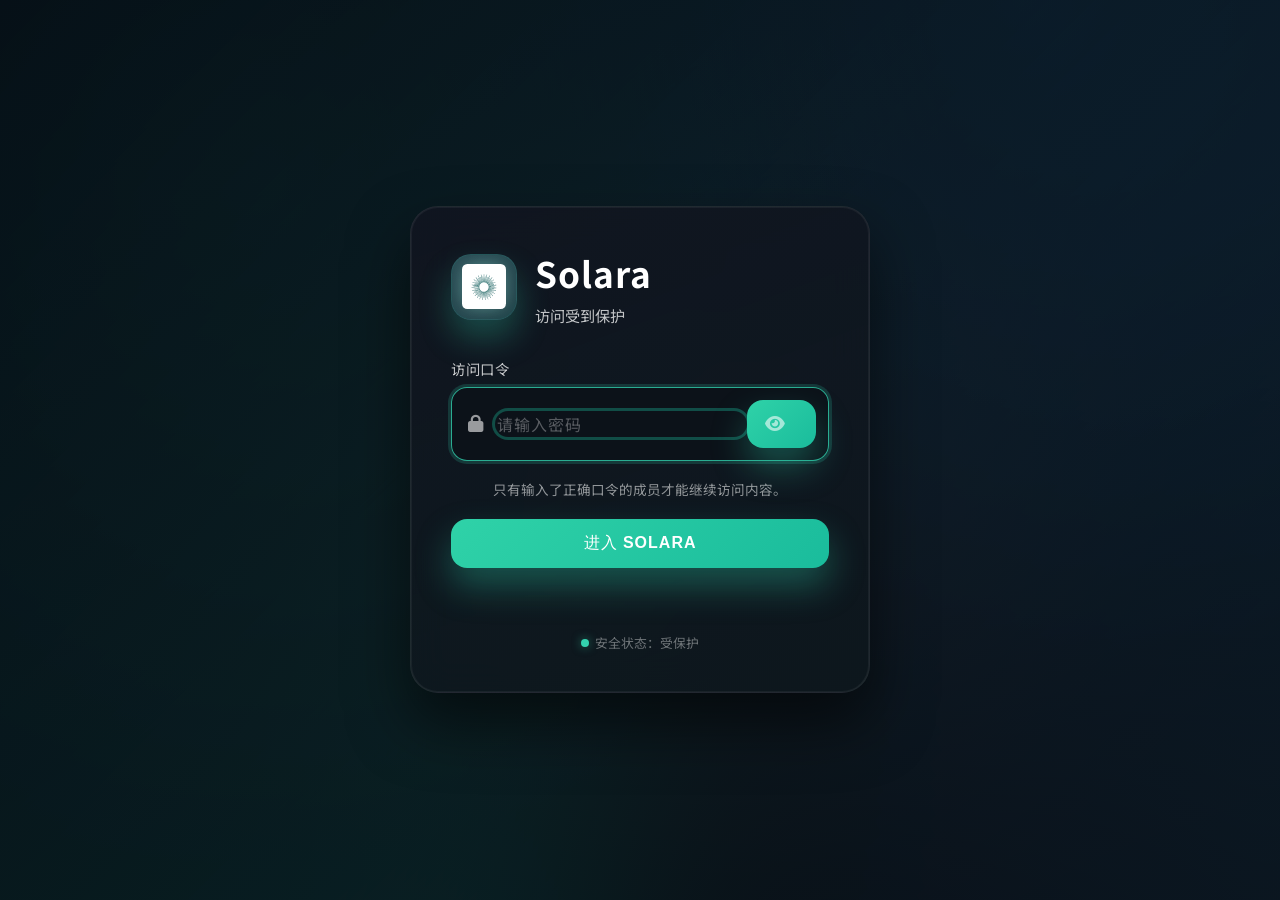
==== commit 88b8e1eb: "feat: 源系统重构 + 登录页安全加固 + 网页端自定义音源管理 - 新增 functions/lib/sources.ts 唯一源清单（内置音源/AI白名单/音频规则） - proxy.ts 接" ====
--- a/login.html
+++ b/login.html
@@ -414,6 +414,86 @@
       .login-form button:hover {
         transform: none;
       }
+      .login-form.login-shake {
+        animation: none;
+      }
+    }
+
+    /* 登录抖动动画 */
+    @keyframes loginShake {
+      0%, 100% { transform: translateX(0); }
+      20% { transform: translateX(-6px); }
+      40% { transform: translateX(6px); }
+      60% { transform: translateX(-4px); }
+      80% { transform: translateX(4px); }
+    }
+    .login-form.login-shake {
+      animation: loginShake 0.45s ease;
+    }
+
+    /* 提交按钮加载态 */
+    .login-form button {
+      position: relative;
+      overflow: hidden;
+    }
+    .login-form button.is-loading {
+      pointer-events: none;
+      opacity: 0.85;
+    }
+    .login-form button .btn-loader {
+      display: inline-flex;
+      align-items: center;
+      justify-content: center;
+    }
+    .btn-spinner {
+      width: 18px;
+      height: 18px;
+      border: 2px solid rgba(255, 255, 255, 0.4);
+      border-top-color: #fff;
+      border-radius: 50%;
+      animation: spin 0.7s linear infinite;
+    }
+    @keyframes spin {
+      to { transform: rotate(360deg); }
+    }
+
+    /* 密码切换按钮 */
+    .password-toggle {
+      background: transparent;
+      border: none;
+      color: rgba(255, 255, 255, 0.55);
+      cursor: pointer;
+      padding: 6px 10px;
+      margin-right: -4px;
+      display: inline-flex;
+      align-items: center;
+      justify-content: center;
+      transition: color 0.2s;
+      font-size: 0.95rem;
+      flex-shrink: 0;
+    }
+    .password-toggle:hover,
+    .password-toggle:focus-visible {
+      color: #fff;
+      outline: none;
+    }
+    .input-wrapper {
+      position: relative;
+      display: flex;
+      align-items: center;
+      background: rgba(12, 18, 24, 0.75);
+      border: 1px solid rgba(255, 255, 255, 0.12);
+      border-radius: 16px;
+      padding: 12px 16px;
+      transition: border-color 0.3s ease, box-shadow 0.3s ease;
+    }
+
+    .login-footer-hint {
+      margin: 0;
+      font-size: 0.8rem;
+      color: rgba(255, 255, 255, 0.5);
+      text-align: center;
+      min-height: 1.2em;
     }
 
     .login-footer {
@@ -514,17 +594,25 @@
       <form class="login-form" id="login-form">
         <div class="field">
           <label for="password" class="field-label">访问口令</label>
-          <div class="input-wrapper">
-            <i class="fa-solid fa-lock" aria-hidden="true"></i>
-            <input type="password" id="password" placeholder="请输入密码"
-              autocomplete="current-password" autocapitalize="off" autocorrect="off"
-              spellcheck="false" inputmode="text" required
-              aria-describedby="login-hint"
-              oninput="this.value = this.value.replace(/[^\x00-\x7F]/g, '')">
-          </div>
+<div class="input-wrapper">
+                <i class="fa-solid fa-lock" aria-hidden="true"></i>
+                <input type="password" id="password" placeholder="请输入密码"
+                    autocomplete="current-password" autocapitalize="off" autocorrect="off"
+                    spellcheck="false" inputmode="text" required
+                    aria-describedby="login-hint">
+                <button type="button" class="password-toggle" id="passwordToggle" aria-label="显示密码" tabindex="-1">
+                    <i class="fa-solid fa-eye" aria-hidden="true"></i>
+                </button>
+            </div>
         </div>
         <p class="login-hint" id="login-hint">只有输入了正确口令的成员才能继续访问内容。</p>
-        <button type="submit">进入 Solara</button>
+        <button type="submit" id="loginSubmitBtn">
+            <span class="btn-text">进入 Solara</span>
+            <span class="btn-loader" aria-hidden="true" style="display:none;">
+                <span class="btn-spinner"></span>
+            </span>
+        </button>
+        <p class="login-footer-hint" id="loginFooterHint"></p>
       </form>
       <footer class="login-footer" aria-live="polite">
         <span class="status-message"><span class="status-dot" aria-hidden="true"></span>安全状态：受保护</span>
@@ -533,35 +621,54 @@
   </main>
   <div id="notification" class="notification" role="status" aria-live="polite"></div>
   <script>
-    (function () {
-      const storedExpiry = localStorage.getItem("authExpiry");
-      if (storedExpiry) {
-        localStorage.removeItem("authExpiry");
-      }
-    })();
+    // 清理残留的 authExpiry 死代码（SHA-256 方案不再使用）
+    try { localStorage.removeItem("authExpiry"); } catch (_) { /* noop */ }
+
     const notification = document.getElementById("notification");
     let notificationTimer;
     const showNotification = (message, type = "success") => {
       if (!notification) {
-        if (typeof window.alert === "function") {
-          window.alert(message);
-        }
+        if (typeof window.alert === "function") window.alert(message);
         return;
       }
       notification.textContent = message;
       notification.className = `notification ${type}`;
       notification.classList.add("show");
-      if (notificationTimer) {
-        clearTimeout(notificationTimer);
-      }
-      notificationTimer = window.setTimeout(() => {
-        notification.classList.remove("show");
-      }, 3000);
+      if (notificationTimer) clearTimeout(notificationTimer);
+      notificationTimer = window.setTimeout(() => notification.classList.remove("show"), 3000);
     };
+
+    function setLoginLoading(isLoading) {
+      const btn = document.getElementById("loginSubmitBtn");
+      if (!btn) return;
+      btn.disabled = isLoading;
+      btn.classList.toggle("is-loading", isLoading);
+      const text = btn.querySelector(".btn-text");
+      const loader = btn.querySelector(".btn-loader");
+      if (text) text.style.display = isLoading ? "none" : "";
+      if (loader) loader.style.display = isLoading ? "inline-flex" : "none";
+    }
+
+    function shakeForm() {
+      const form = document.getElementById("login-form");
+      if (!form) return;
+      form.classList.add("login-shake");
+      form.addEventListener("animationend", function handler() {
+        form.classList.remove("login-shake");
+        form.removeEventListener("animationend", handler);
+      });
+    }
+
     document.getElementById("login-form")?.addEventListener("submit", async (event) => {
       event.preventDefault();
       const pwdInput = document.getElementById("password");
       const password = pwdInput instanceof HTMLInputElement ? pwdInput.value : "";
+      if (!password) {
+        showNotification("请输入口令", "error");
+        shakeForm();
+        return;
+      }
+      setLoginLoading(true);
       try {
         const response = await fetch("/api/login", {
           method: "POST",
@@ -573,12 +680,43 @@
           window.location.href = "/";
           return;
         }
-        showNotification("密码错误，请重试", "error");
+        const data = await response.json().catch(() => ({}));
+        if (response.status === 429) {
+          const retry = data?.retryAfter ? Math.ceil(data.retryAfter) + "秒" : "几分钟";
+          showNotification("会话已锁定，请" + retry + "后再试", "error");
+        } else {
+          showNotification("密码错误，请重试", "error");
+        }
+        shakeForm();
+        if (pwdInput) {
+          pwdInput.value = "";
+          pwdInput.focus();
+        }
       } catch (error) {
         console.error(error);
         showNotification("登录出错，请稍后再试", "error");
+      } finally {
+        setLoginLoading(false);
       }
     });
+
+    // 密码显示/隐藏切换
+    document.getElementById("passwordToggle")?.addEventListener("click", () => {
+      const pwdInput = document.getElementById("password");
+      const toggle = document.getElementById("passwordToggle");
+      if (!pwdInput || !toggle) return;
+      const isPassword = pwdInput.type === "password";
+      pwdInput.type = isPassword ? "text" : "password";
+      const icon = toggle.querySelector("i");
+      if (icon) {
+        icon.className = isPassword ? "fa-solid fa-eye-slash" : "fa-solid fa-eye";
+      }
+      toggle.setAttribute("aria-label", isPassword ? "隐藏密码" : "显示密码");
+    });
+
+    // 自动聚焦
+    setTimeout(() => document.getElementById("password")?.focus(), 150);
+  </script>
   </script>
 </body>
 </html>
--- a/css/style.css
+++ b/css/style.css
@@ -439,6 +439,32 @@
     opacity: 1;
 }
 
+/* 源菜单分隔线 & 管理入口 */
+.source-menu-separator {
+    height: 1px;
+    background: rgba(255, 255, 255, 0.1);
+    margin: 6px 10px;
+}
+
+.source-manage-option {
+    justify-content: center;
+    color: rgba(255, 255, 255, 0.65) !important;
+    font-size: 0.88rem;
+    padding: 10px 8px;
+}
+
+.source-manage-option:hover {
+    background: rgba(255, 255, 255, 0.06) !important;
+    color: #fff !important;
+}
+
+.source-custom-badge {
+    font-size: 0.7rem;
+    color: #f5a623;
+    margin-left: 6px;
+    opacity: 0.85;
+}
+
 .search-btn {
     background: var(--primary-color);
     color: white;
@@ -2260,6 +2286,264 @@
     transform: scale(1) rotate(0deg);
 }
 
+/* 退出登录按钮 */
+.logout-button {
+  background: transparent;
+  border: 1px solid rgba(255, 255, 255, 0.18);
+  color: rgba(255, 255, 255, 0.7);
+  width: 38px;
+  height: 38px;
+  border-radius: 50%;
+  display: inline-flex;
+  align-items: center;
+  justify-content: center;
+  cursor: pointer;
+  transition: background 0.2s, color 0.2s, border-color 0.2s, transform 0.2s;
+  font-size: 0.95rem;
+  flex-shrink: 0;
+}
+
+.logout-button:hover {
+  background: rgba(255, 255, 255, 0.08);
+  color: #fff;
+  border-color: rgba(255, 255, 255, 0.35);
+  transform: translateY(-1px);
+}
+
+.logout-button:active {
+  transform: scale(0.95);
+  background: rgba(255, 255, 255, 0.12);
+}
+
+.logout-button:focus-visible {
+  outline: none;
+  box-shadow: 0 0 0 3px rgba(51, 211, 175, 0.35);
+  border-color: rgba(51, 211, 175, 0.7);
+}
+
+.header-actions {
+  display: inline-flex;
+  align-items: center;
+  gap: 10px;
+  flex-shrink: 0;
+}
+
+/* ── 音源管理对话框 ── */
+.source-manager-dialog {
+  position: fixed;
+  inset: 0;
+  z-index: 200000;
+  display: flex;
+  align-items: center;
+  justify-content: center;
+  opacity: 0;
+  visibility: hidden;
+  transition: opacity 0.2s, visibility 0.2s;
+}
+
+.source-manager-dialog.show {
+  opacity: 1;
+  visibility: visible;
+}
+
+.source-manager-backdrop {
+  position: absolute;
+  inset: 0;
+  background: rgba(0, 0, 0, 0.55);
+  backdrop-filter: blur(4px);
+  -webkit-backdrop-filter: blur(4px);
+}
+
+.source-manager-panel {
+  position: relative;
+  width: min(480px, calc(100% - 32px));
+  max-height: 80vh;
+  background: linear-gradient(160deg, rgba(20, 26, 38, 0.97), rgba(14, 20, 28, 0.97));
+  border: 1px solid rgba(255, 255, 255, 0.1);
+  border-radius: 20px;
+  box-shadow: 0 24px 60px rgba(0, 0, 0, 0.5);
+  display: flex;
+  flex-direction: column;
+  overflow: hidden;
+}
+
+.source-manager-header {
+  display: flex;
+  align-items: center;
+  justify-content: space-between;
+  padding: 18px 22px;
+  border-bottom: 1px solid rgba(255, 255, 255, 0.08);
+}
+
+.source-manager-header h3 {
+  margin: 0;
+  font-size: 1.05rem;
+  color: #fff;
+  font-weight: 600;
+}
+
+.source-manager-close {
+  background: transparent;
+  border: none;
+  color: rgba(255, 255, 255, 0.7);
+  cursor: pointer;
+  width: 32px;
+  height: 32px;
+  border-radius: 50%;
+  display: inline-flex;
+  align-items: center;
+  justify-content: center;
+  transition: background 0.2s, color 0.2s;
+}
+
+.source-manager-close:hover {
+  background: rgba(255, 255, 255, 0.1);
+  color: #fff;
+}
+
+.source-manager-body {
+  padding: 18px 22px 22px;
+  overflow-y: auto;
+  display: flex;
+  flex-direction: column;
+  gap: 16px;
+}
+
+.source-manager-list {
+  display: flex;
+  flex-direction: column;
+  gap: 8px;
+}
+
+.source-manager-empty {
+  text-align: center;
+  color: rgba(255, 255, 255, 0.45);
+  font-size: 0.9rem;
+  padding: 8px 0;
+}
+
+.source-manager-item {
+  display: flex;
+  align-items: center;
+  justify-content: space-between;
+  gap: 12px;
+  background: rgba(255, 255, 255, 0.04);
+  border: 1px solid rgba(255, 255, 255, 0.08);
+  border-radius: 12px;
+  padding: 12px 14px;
+}
+
+.source-manager-item-info {
+  display: flex;
+  flex-direction: column;
+  gap: 4px;
+  min-width: 0;
+}
+
+.source-manager-item-name {
+  color: #fff;
+  font-weight: 500;
+  font-size: 0.95rem;
+  overflow: hidden;
+  text-overflow: ellipsis;
+  white-space: nowrap;
+}
+
+.source-manager-item-id {
+  color: rgba(255, 255, 255, 0.5);
+  font-size: 0.8rem;
+  font-family: monospace;
+}
+
+.source-manager-item-delete {
+  background: transparent;
+  border: 1px solid rgba(255, 100, 100, 0.3);
+  color: #ff8a8a;
+  border-radius: 8px;
+  width: 32px;
+  height: 32px;
+  display: inline-flex;
+  align-items: center;
+  justify-content: center;
+  cursor: pointer;
+  flex-shrink: 0;
+  transition: background 0.2s, border-color 0.2s;
+}
+
+.source-manager-item-delete:hover {
+  background: rgba(255, 80, 80, 0.15);
+  border-color: rgba(255, 80, 80, 0.6);
+}
+
+.source-manager-separator {
+  height: 1px;
+  background: rgba(255, 255, 255, 0.08);
+  margin: 4px 0;
+}
+
+.source-manager-form-title {
+  margin: 0;
+  color: rgba(255, 255, 255, 0.8);
+  font-size: 0.9rem;
+}
+
+.source-manager-form {
+  display: flex;
+  flex-direction: column;
+  gap: 14px;
+}
+
+.source-manager-submit-btn {
+  padding: 12px 18px;
+  border: none;
+  border-radius: 12px;
+  background: linear-gradient(135deg, #2fd2a8, #1abc9c);
+  color: #fff;
+  font-weight: 600;
+  font-size: 0.95rem;
+  cursor: pointer;
+  letter-spacing: 0.5px;
+  transition: transform 0.2s, box-shadow 0.2s;
+  box-shadow: 0 12px 28px rgba(42, 201, 165, 0.35);
+  min-height: 44px;
+}
+
+.source-manager-submit-btn:hover {
+  transform: translateY(-1px);
+  box-shadow: 0 16px 32px rgba(42, 201, 165, 0.45);
+}
+
+.source-manager-submit-btn:active {
+  transform: scale(0.98);
+}
+
+.source-manager-select {
+  flex: 1;
+  background: transparent;
+  border: none;
+  outline: none;
+  color: #fff;
+  font-size: 1rem;
+  font-family: inherit;
+  cursor: pointer;
+}
+
+.source-manager-select option {
+  background: #1a2230;
+  color: #fff;
+}
+
+.source-custom-badge {
+  font-size: 0.7rem;
+  color: #f5a623;
+  margin-left: 6px;
+  opacity: 0.85;
+}
+
+.source-manager-item .source-custom-badge {
+  display: none;
+}
+
 /* 通知样式 */
 .notification {
     position: fixed;
